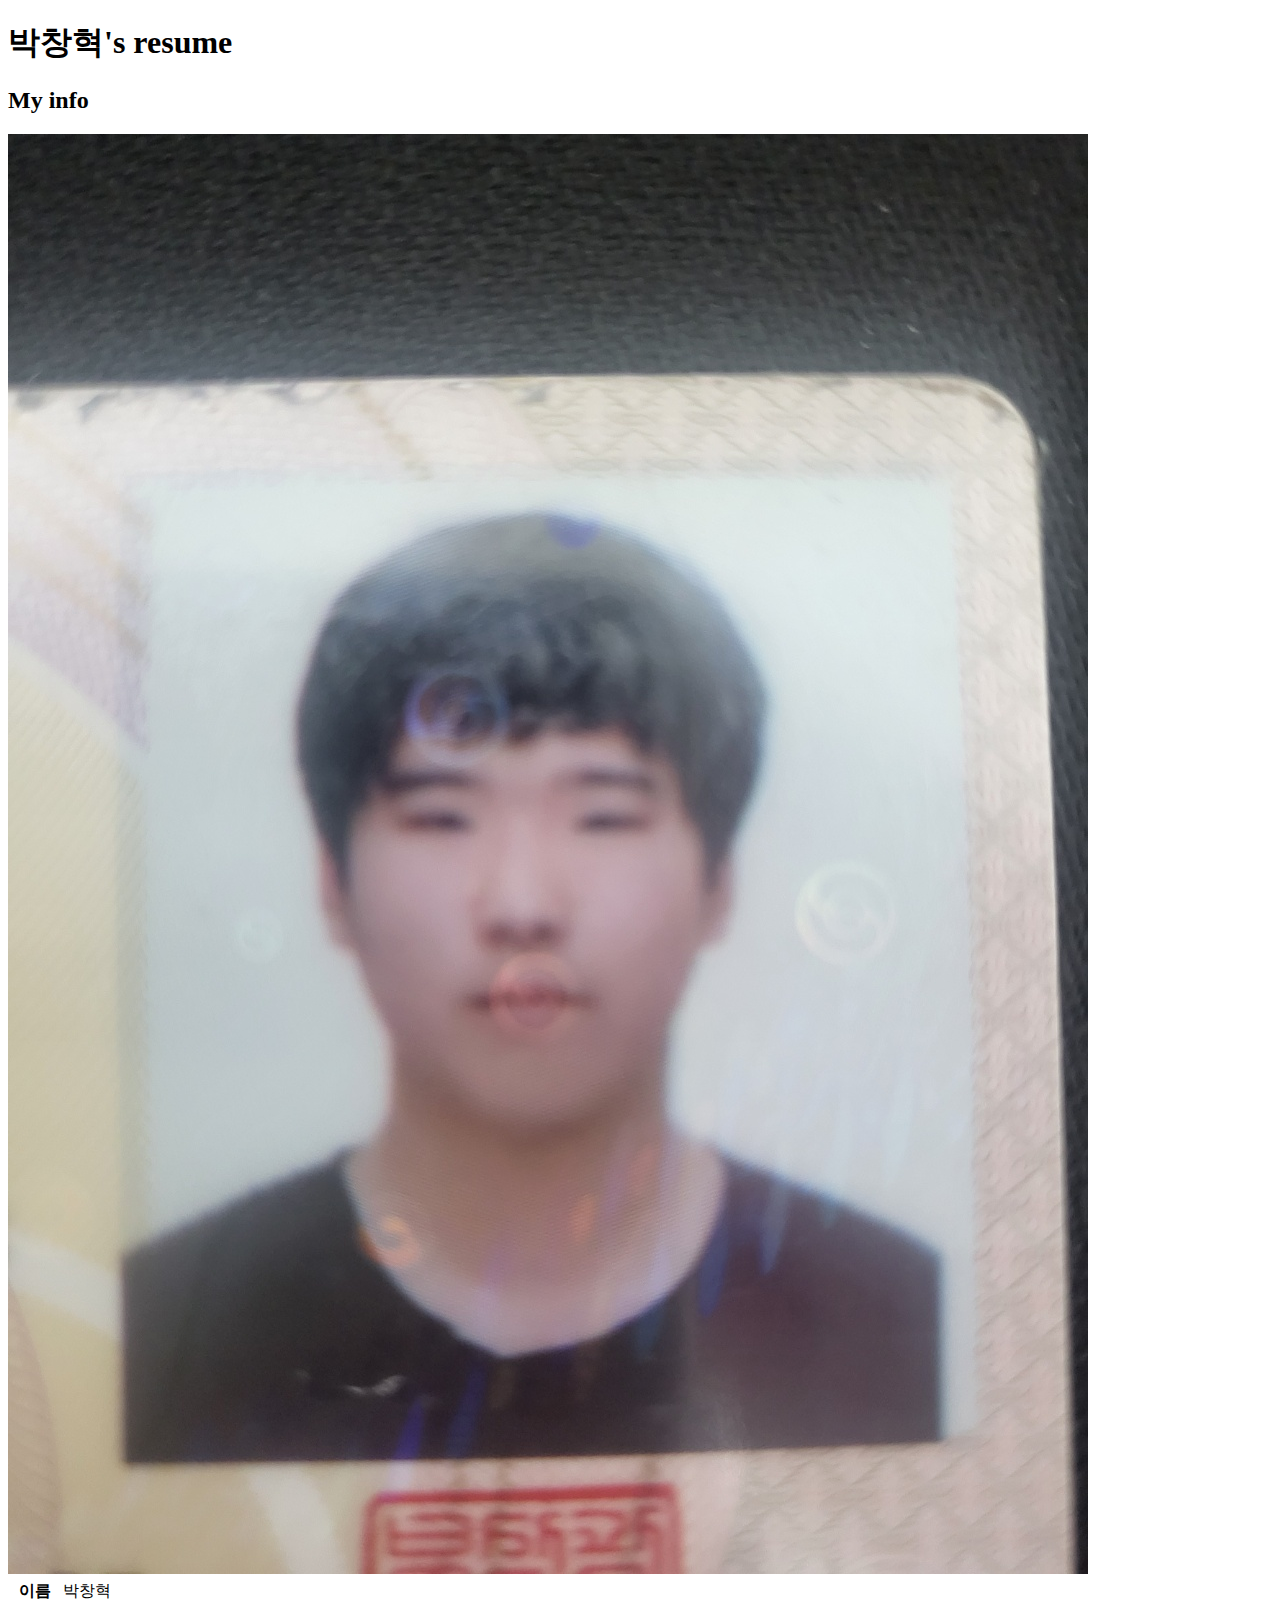
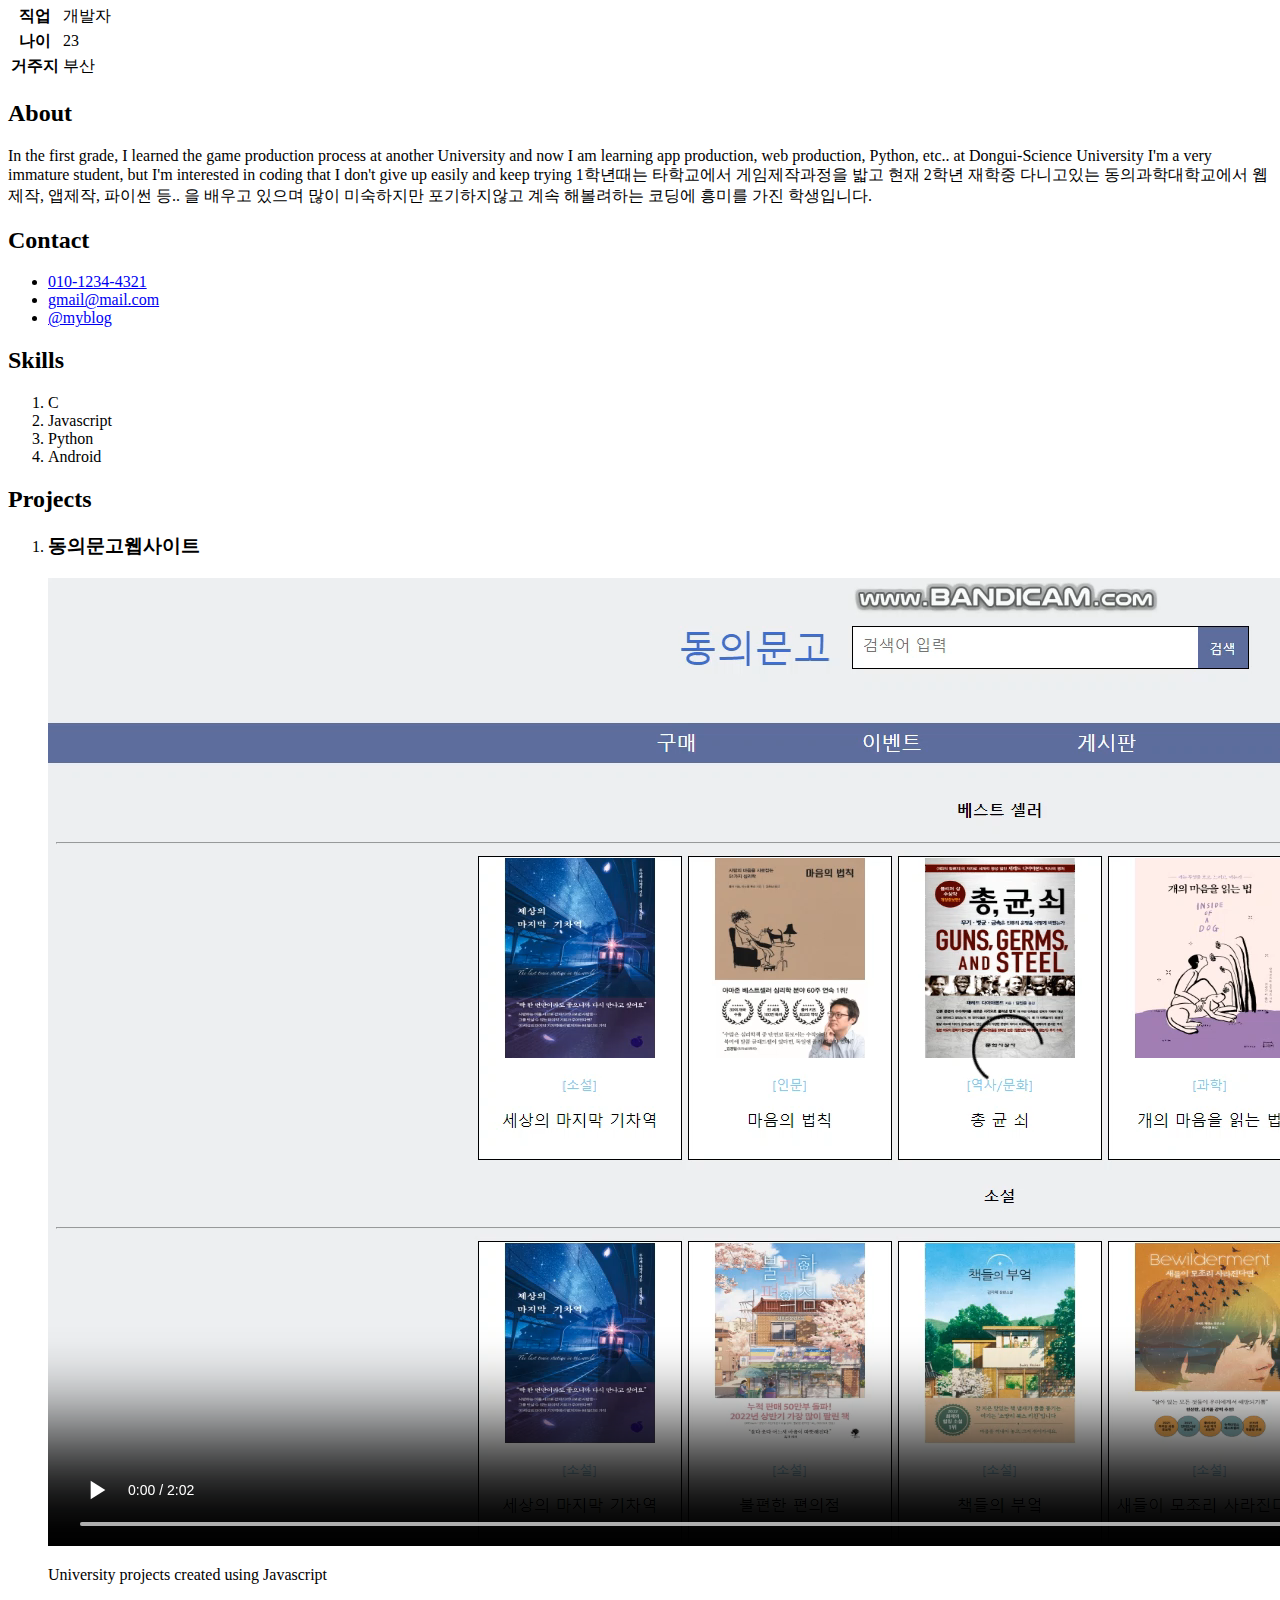
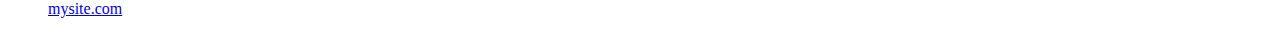
==== index.html @ b4cae511 "Add files via upload" ====
<!DOCTYPE html>
<html lang="ko">
<head>
    <meta charset="UTF-8">
    <title>박창혁's resume</title>
    <link rel="stylesheet" href="css/style.css">
</head>
<body>
    <div class="wrapper">
        <h1>박창혁's resume</h1> 
    
        <section id="my_info">
            <h2>My info</h2> 
            <img src="my_image1.jpg" alt="박창혁의 얼굴 사진" />
            <table>
                <tbody>
                    <tr id="myname">
                        <th>이름</th>
                        <td>박창혁</td>
                    </tr>
                    <tr>
                        <th>직업</th>
                        <td>개발자</td>
                    </tr>
                    <tr>
                        <th>나이</th>
                        <td>23</td>
                    </tr>
                    <tr>
                        <th>거주지</th>
                        <td>부산</td>
                    </tr>
                </tbody>
            </table>
        </section>
            
        <section id=""about>
            <h2>About</h2>
            <p>In the first grade, I learned the game production process at another University and now I am learning app production, web production, Python, etc.. at Dongui-Science University
                I'm a very immature student, but I'm interested in coding that I don't give up easily and keep trying
                1학년때는 타학교에서 게임제작과정을 밟고 현재 2학년 재학중 다니고있는 동의과학대학교에서 웹제작, 앱제작, 파이썬 등.. 을 배우고 있으며
                많이 미숙하지만 포기하지않고 계속 해볼려하는 코딩에 흥미를 가진 학생입니다.
        </section>
        
        <section id="contact">
            <h2>Contact</h2>
            <ul>
                <li>
                    <a href="tel:01012344321">010-1234-4321</a>
                </li>
                <li>
                    <a href="mailto:gmail@mail.com" target="_blank">gmail@mail.com</a>
                </li>
                <li>
                    <a href="https://blog.naver.com/bkh0685" target="_blank">@myblog</a>
                    </li>
            </ul>  
        </section>
        
        <section id="skill">
            <h2>Skills</h2>
            <ol>
                <li>C</li>
                <li>Javascript</li>
                <li>Python</li>
                <li>Android</li>
            </ol>
        </section>
        
        <section id="project">
            <h2>Projects</h2>
            <ol>
                <li>
                    <h3>동의문고웹사이트</h3>
                    <video src="web.mp4" controls></video>
                    <p>University projects created using Javascript</p>
                    <a href="https://mysite.com" target="_blank">mysite.com</a>
                </li>
            </ol>    
        </section>
    </div>
</body>
</html>
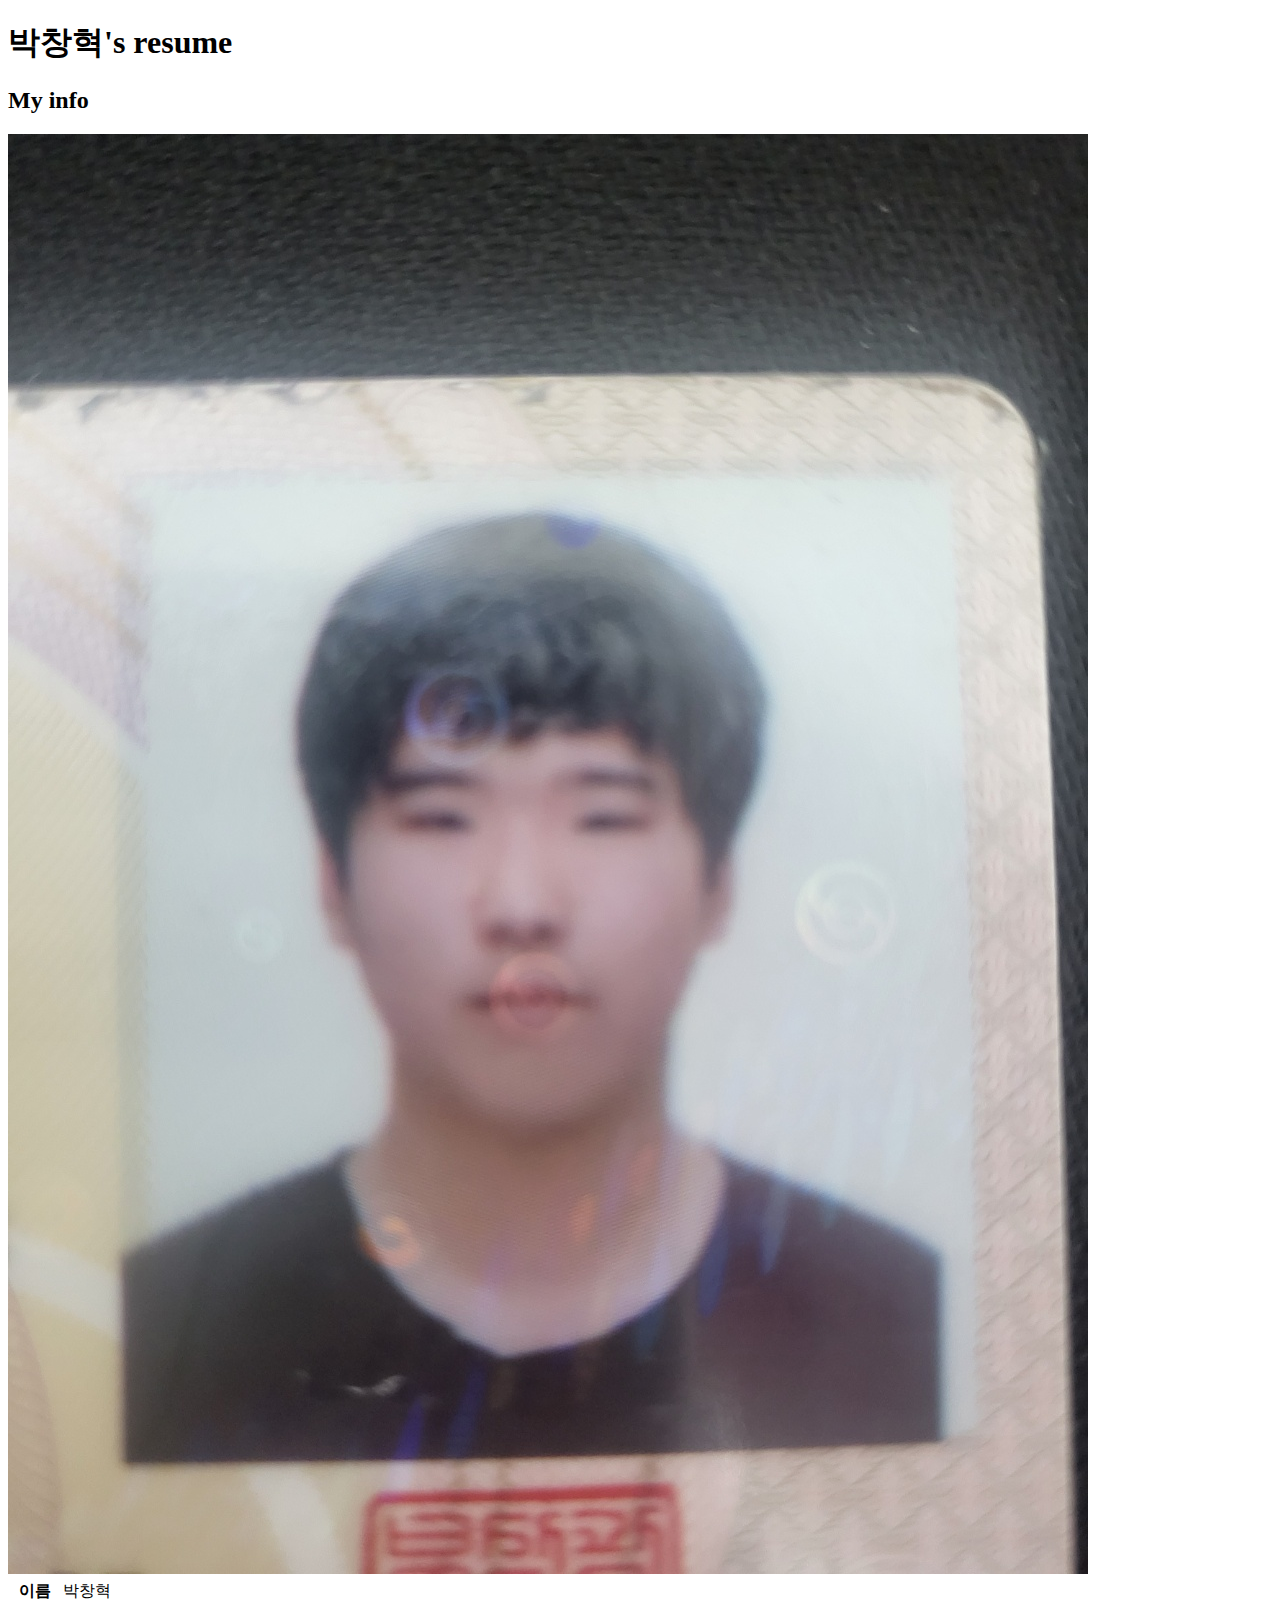
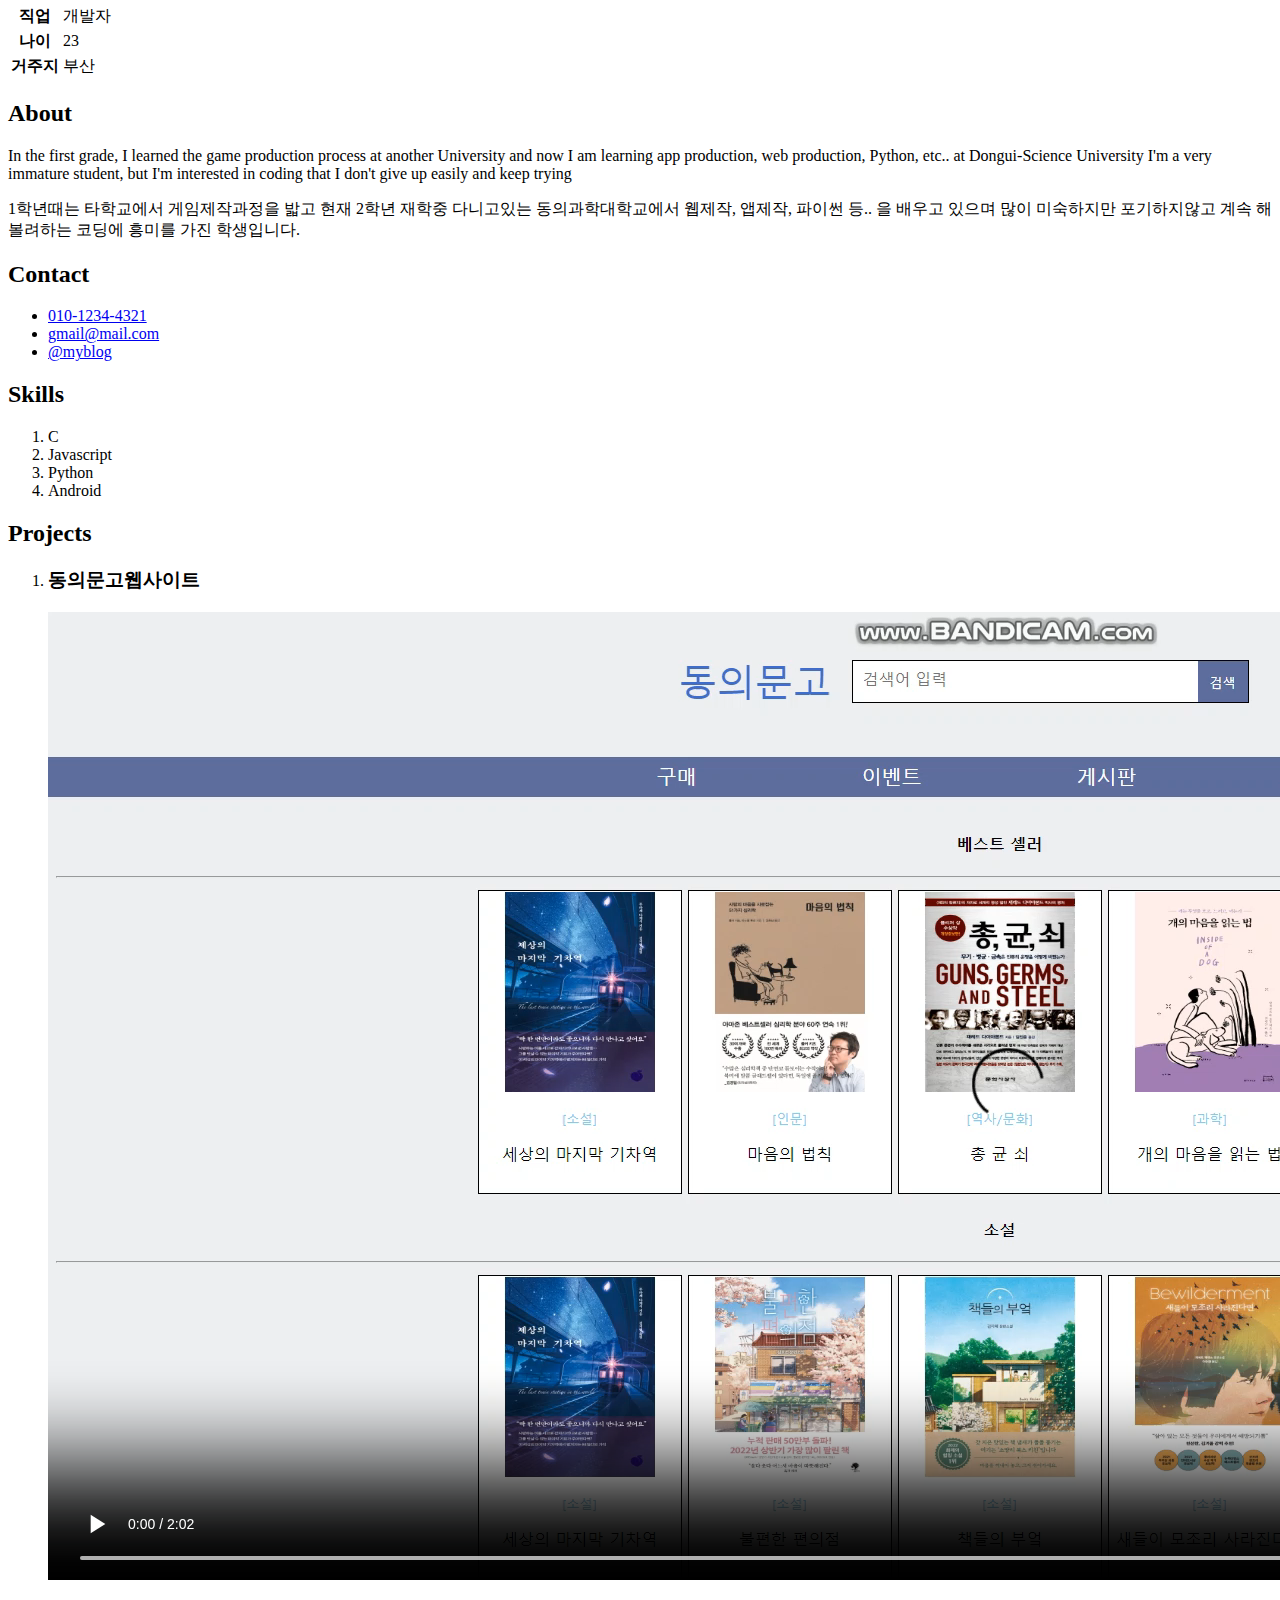
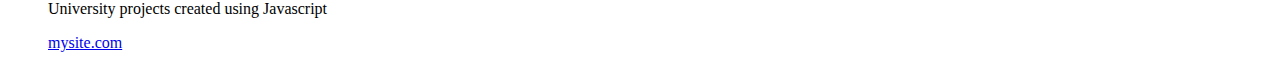
==== commit 873483d2: "Update index.html" ====
--- a/index.html
+++ b/index.html
@@ -38,7 +38,7 @@
             <h2>About</h2>
             <p>In the first grade, I learned the game production process at another University and now I am learning app production, web production, Python, etc.. at Dongui-Science University
                 I'm a very immature student, but I'm interested in coding that I don't give up easily and keep trying
-                1학년때는 타학교에서 게임제작과정을 밟고 현재 2학년 재학중 다니고있는 동의과학대학교에서 웹제작, 앱제작, 파이썬 등.. 을 배우고 있으며
+            <p>1학년때는 타학교에서 게임제작과정을 밟고 현재 2학년 재학중 다니고있는 동의과학대학교에서 웹제작, 앱제작, 파이썬 등.. 을 배우고 있으며
                 많이 미숙하지만 포기하지않고 계속 해볼려하는 코딩에 흥미를 가진 학생입니다.
         </section>
         
@@ -80,4 +80,4 @@
         </section>
     </div>
 </body>
-</html>+</html>
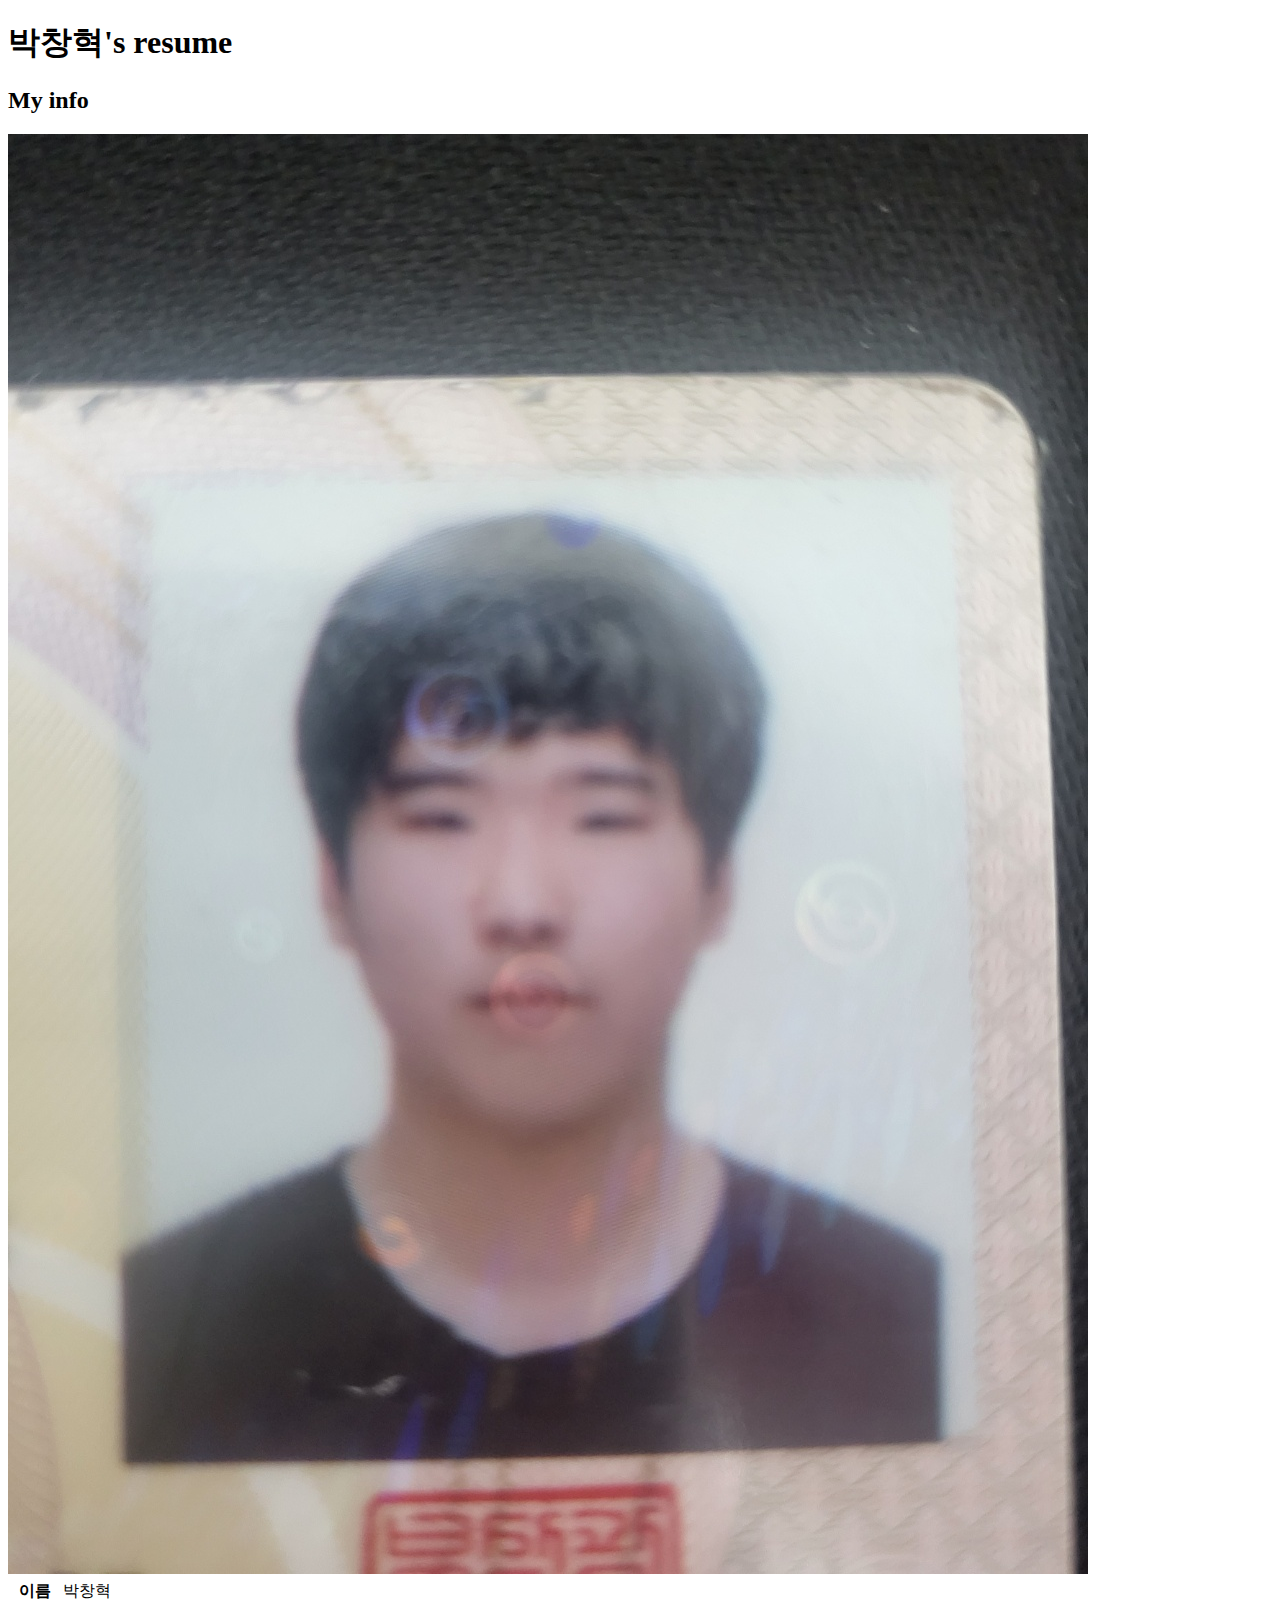
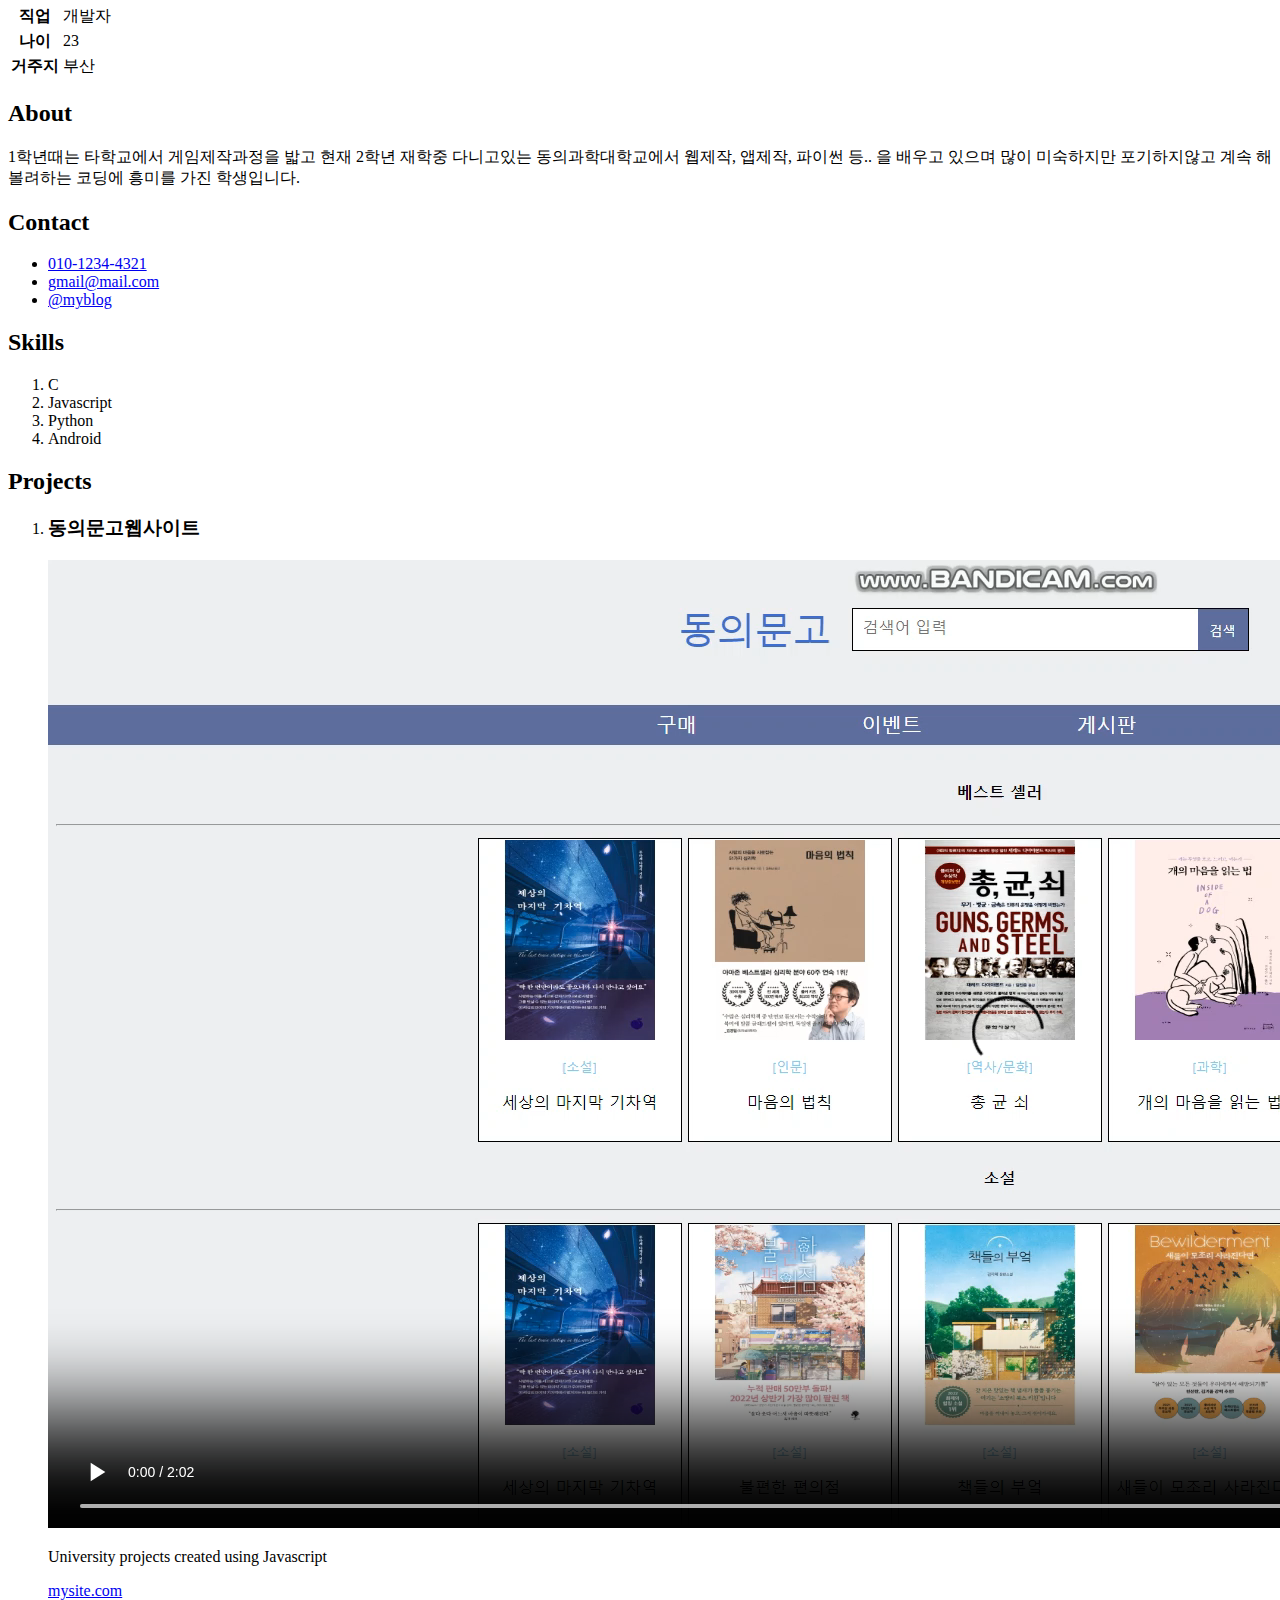
==== commit c3ebc6e3: "Update index.html" ====
--- a/index.html
+++ b/index.html
@@ -36,8 +36,6 @@
             
         <section id=""about>
             <h2>About</h2>
-            <p>In the first grade, I learned the game production process at another University and now I am learning app production, web production, Python, etc.. at Dongui-Science University
-                I'm a very immature student, but I'm interested in coding that I don't give up easily and keep trying
             <p>1학년때는 타학교에서 게임제작과정을 밟고 현재 2학년 재학중 다니고있는 동의과학대학교에서 웹제작, 앱제작, 파이썬 등.. 을 배우고 있으며
                 많이 미숙하지만 포기하지않고 계속 해볼려하는 코딩에 흥미를 가진 학생입니다.
         </section>
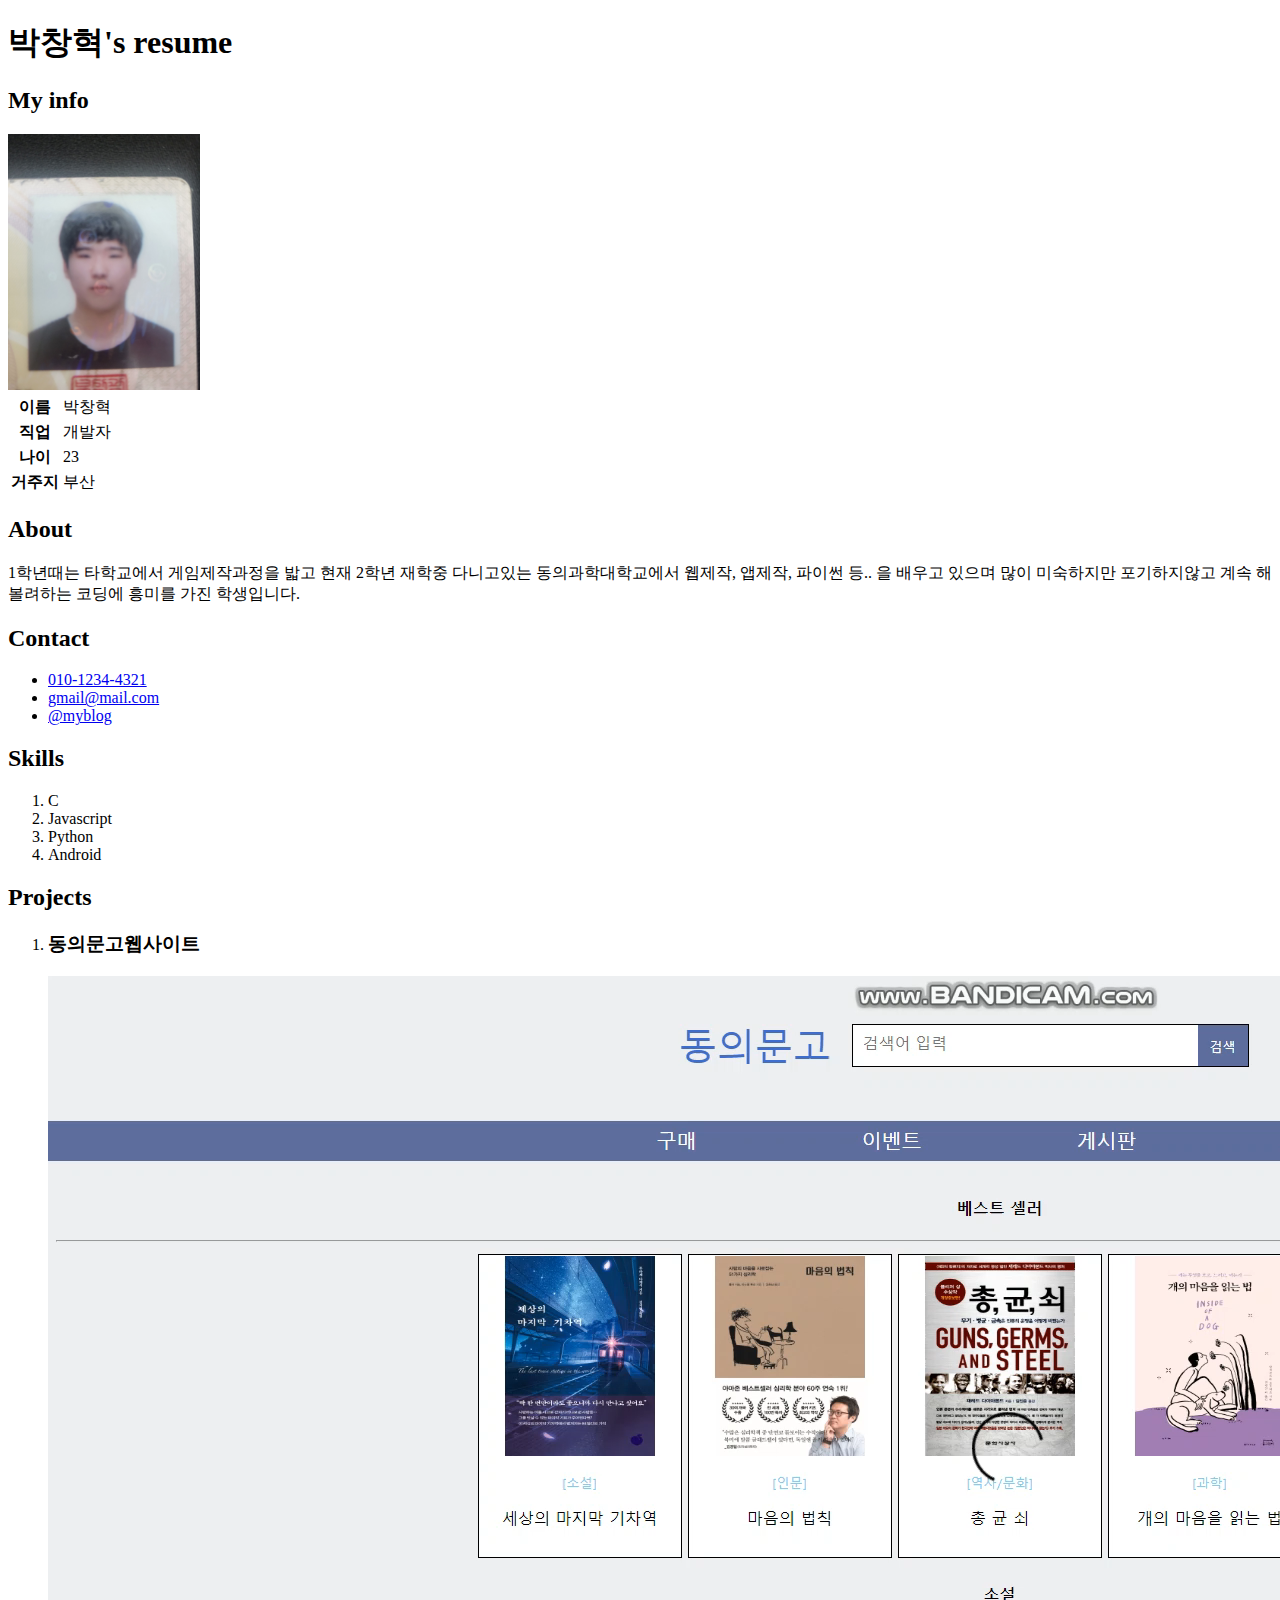
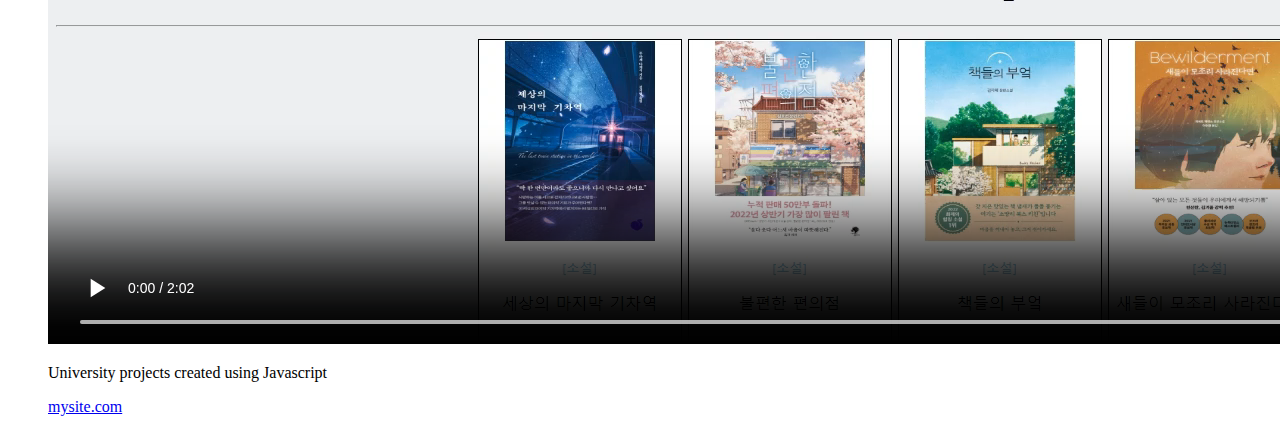
==== commit 0631ea4a: "Update index.html" ====
--- a/index.html
+++ b/index.html
@@ -11,7 +11,7 @@
     
         <section id="my_info">
             <h2>My info</h2> 
-            <img src="my_image1.jpg" alt="박창혁의 얼굴 사진" />
+            <img src="my_image1.jpg"  style="width: 15vw;" alt="박창혁의 얼굴 사진" />
             <table>
                 <tbody>
                     <tr id="myname">
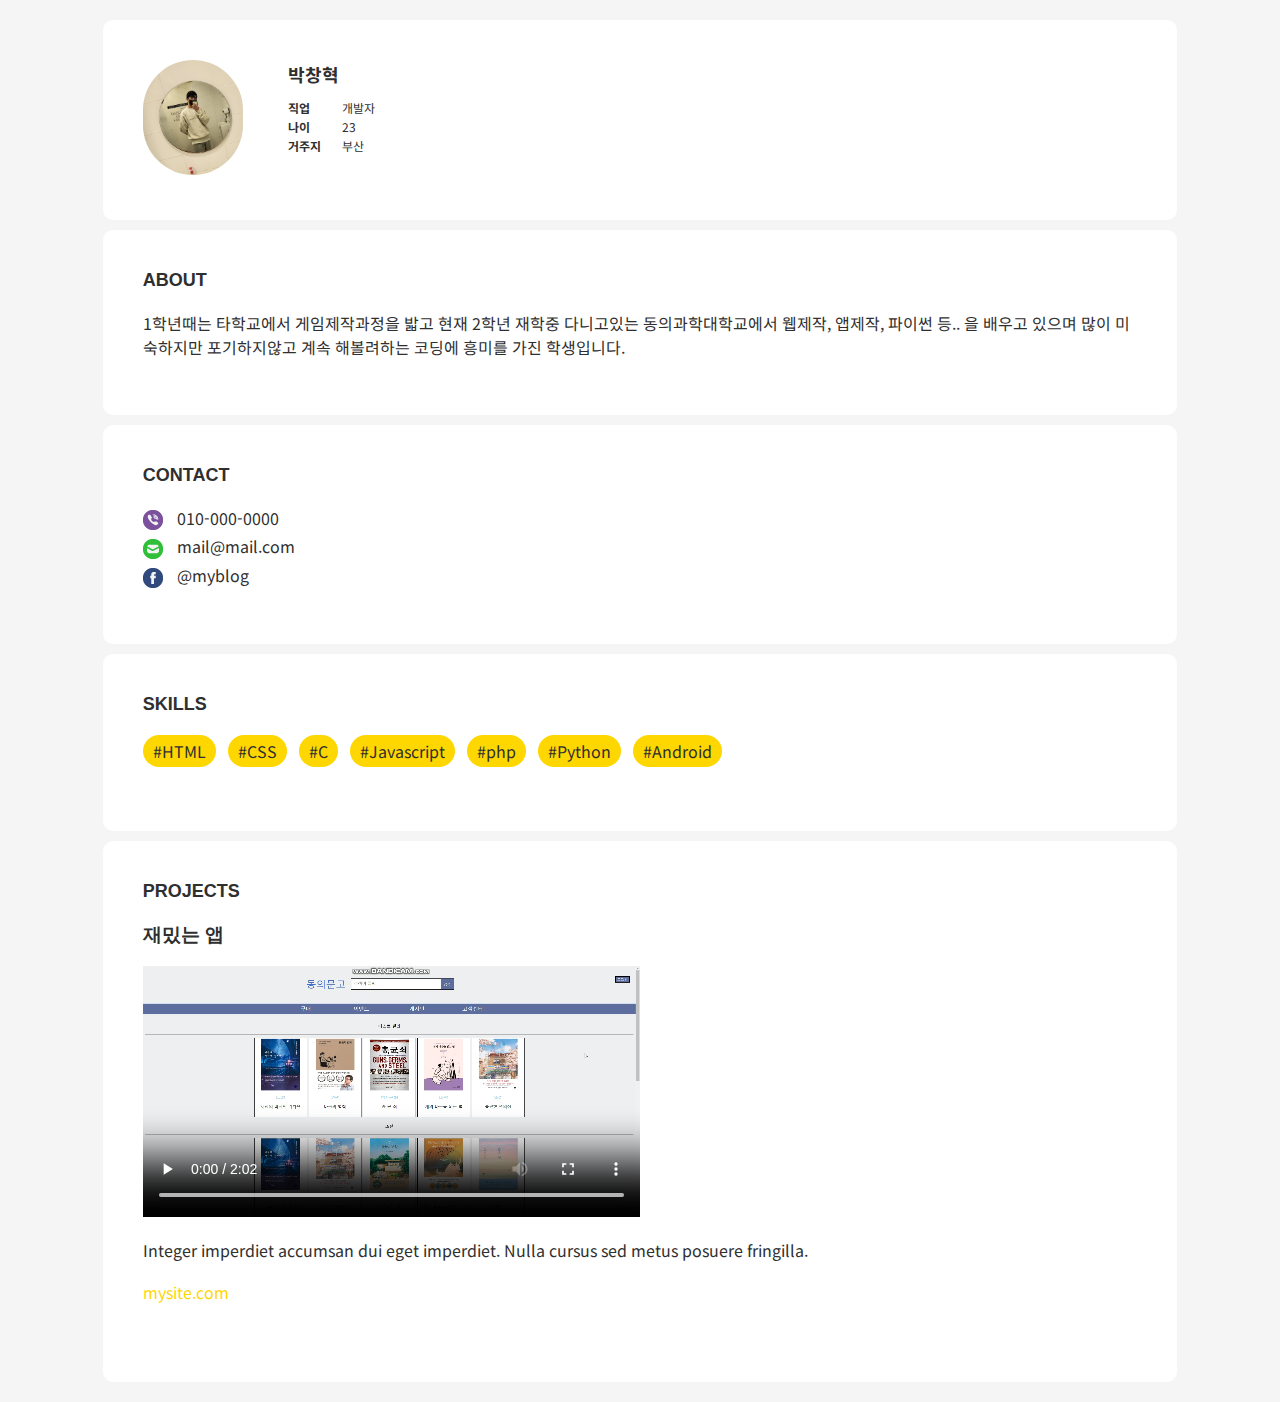
==== commit 1a0cd8a4: "Add files via upload" ====
--- a/index.html
+++ b/index.html
@@ -11,7 +11,7 @@
     
         <section id="my_info">
             <h2>My info</h2> 
-            <img src="my_image1.jpg"  style="width: 15vw;" alt="박창혁의 얼굴 사진" />
+            <img src="images/C20220210_201132.jpg" alt="박창혁의 얼굴 사진" />
             <table>
                 <tbody>
                     <tr id="myname">
@@ -44,13 +44,13 @@
             <h2>Contact</h2>
             <ul>
                 <li>
-                    <a href="tel:01012344321">010-1234-4321</a>
+                    <a href="tel:0100000000">010-000-0000</a>
                 </li>
                 <li>
-                    <a href="mailto:gmail@mail.com" target="_blank">gmail@mail.com</a>
+                    <a href="mailto:mail@mail.com" target="_blank">mail@mail.com</a>
                 </li>
                 <li>
-                    <a href="https://blog.naver.com/bkh0685" target="_blank">@myblog</a>
+                    <a href="https://naver.blog.com/bkh0685" target="_blank">@myblog</a>
                     </li>
             </ul>  
         </section>
@@ -58,8 +58,11 @@
         <section id="skill">
             <h2>Skills</h2>
             <ol>
+                <li>HTML</li>
+                <li>CSS</li>
                 <li>C</li>
                 <li>Javascript</li>
+                <li>php</li>
                 <li>Python</li>
                 <li>Android</li>
             </ol>
@@ -69,13 +72,15 @@
             <h2>Projects</h2>
             <ol>
                 <li>
-                    <h3>동의문고웹사이트</h3>
+                    <h3>재밌는 앱</h3>
                     <video src="web.mp4" controls></video>
-                    <p>University projects created using Javascript</p>
+                    <p>Integer imperdiet accumsan dui eget imperdiet. Nulla cursus sed metus posuere fringilla.</p>
                     <a href="https://mysite.com" target="_blank">mysite.com</a>
                 </li>
             </ol>    
         </section>
     </div>
+    
+
 </body>
-</html>
+</html>--- a/css/style.css
+++ b/css/style.css
@@ -0,0 +1,162 @@
+@charset "UTF-8";
+@import url('https://fonts.googleapis.com/css2?family=Noto+Sans+KR&display=swap');
+
+body {
+    background-color: #f5f5f5;
+    color: #2f2f2f;
+    font-family: 'Noto Sans KR', sans-serif;
+    font-size: 16px;
+}
+
+section {
+    background-color: white;
+    border-radius: 10px;
+    padding: 40px;
+    margin-bottom: 10px;
+}
+
+.wrapper {
+    width: 85%;
+    margin: 20px auto;
+}
+
+h1 {
+    display: none;
+}
+
+h2, h3 {
+    font-family: sans-serif;
+}
+
+h2 {
+    margin: 0 0 20px 0;
+    text-transform: uppercase;
+    font-size: 18px;
+}
+
+#my_info h2 {
+    display: none;
+}
+
+#my_info img {
+    width: 100px;
+    height: auto;
+    border-radius: 50px;
+    margin-right: 40px;
+} 
+
+table {
+    display: inline-block;
+    border-collapse: collapse;
+    border-spacing: 0;
+    vertical-align: top;
+}
+
+th {
+    text-align: left;
+    padding-right: 20px;
+}
+
+th, td {
+    font-size: 12px;
+}
+
+#myname th {
+    display: none;
+}
+
+#myname td {
+    display: block;
+    font-size: 18px;
+    font-weight: bold;
+    margin-bottom: 10px;
+}
+
+a {
+    color: inherit;
+    text-decoration: none;
+}
+
+a:hover {
+    text-decoration: underline;
+    color: gold;
+}
+
+ul {
+    list-style: none;
+    padding: 0;
+}
+
+ul li {
+    margin-bottom: 4px;
+}
+
+ul li::before {
+    display: inline-block;
+    width: 20px;
+    height: 20px;
+    vertical-align: middle;
+    margin-right: 10px;
+}
+
+ul li:nth-child(1)::before {
+    content: url('../images/ico_mobile.png');
+}
+ul li:nth-child(2)::before {
+    content: url('../images/ico_email.png');
+}
+ul li:nth-child(3)::before {
+    content: url('../images/ico_facebook.png');
+}
+ul li:nth-child(4)::before {
+    content: url('../images/ico_blog.png');
+}
+
+#skill ol {
+    list-style: none;
+    padding: 0;
+}
+
+#skill li {
+    display: inline-block;
+    background-color: gold;
+    padding: 4px 10px;
+    border-radius: 32px;
+    margin: 0 8px 8px 0;
+}
+
+#skill li::before {
+    content: "#";
+}
+
+#project ol {
+    list-style: none;
+    padding: 0;
+}
+
+#project li {
+    border-bottom: 1px solid #ddd;
+    padding-bottom: 20px;
+}
+
+#project li:last-child {
+    border-bottom: none;
+}
+
+#project video {
+    width: 50%;
+}
+
+#project a {
+    color: gold;
+    display: inline-block;
+    border-radius: 4px;
+    padding: 2px 8px 2px 0;
+}
+
+#project a:hover {
+    background-color: #2f2f2f;
+    text-decoration: none;
+    padding: 2px 8px;
+    transition: padding 0.2s;
+}
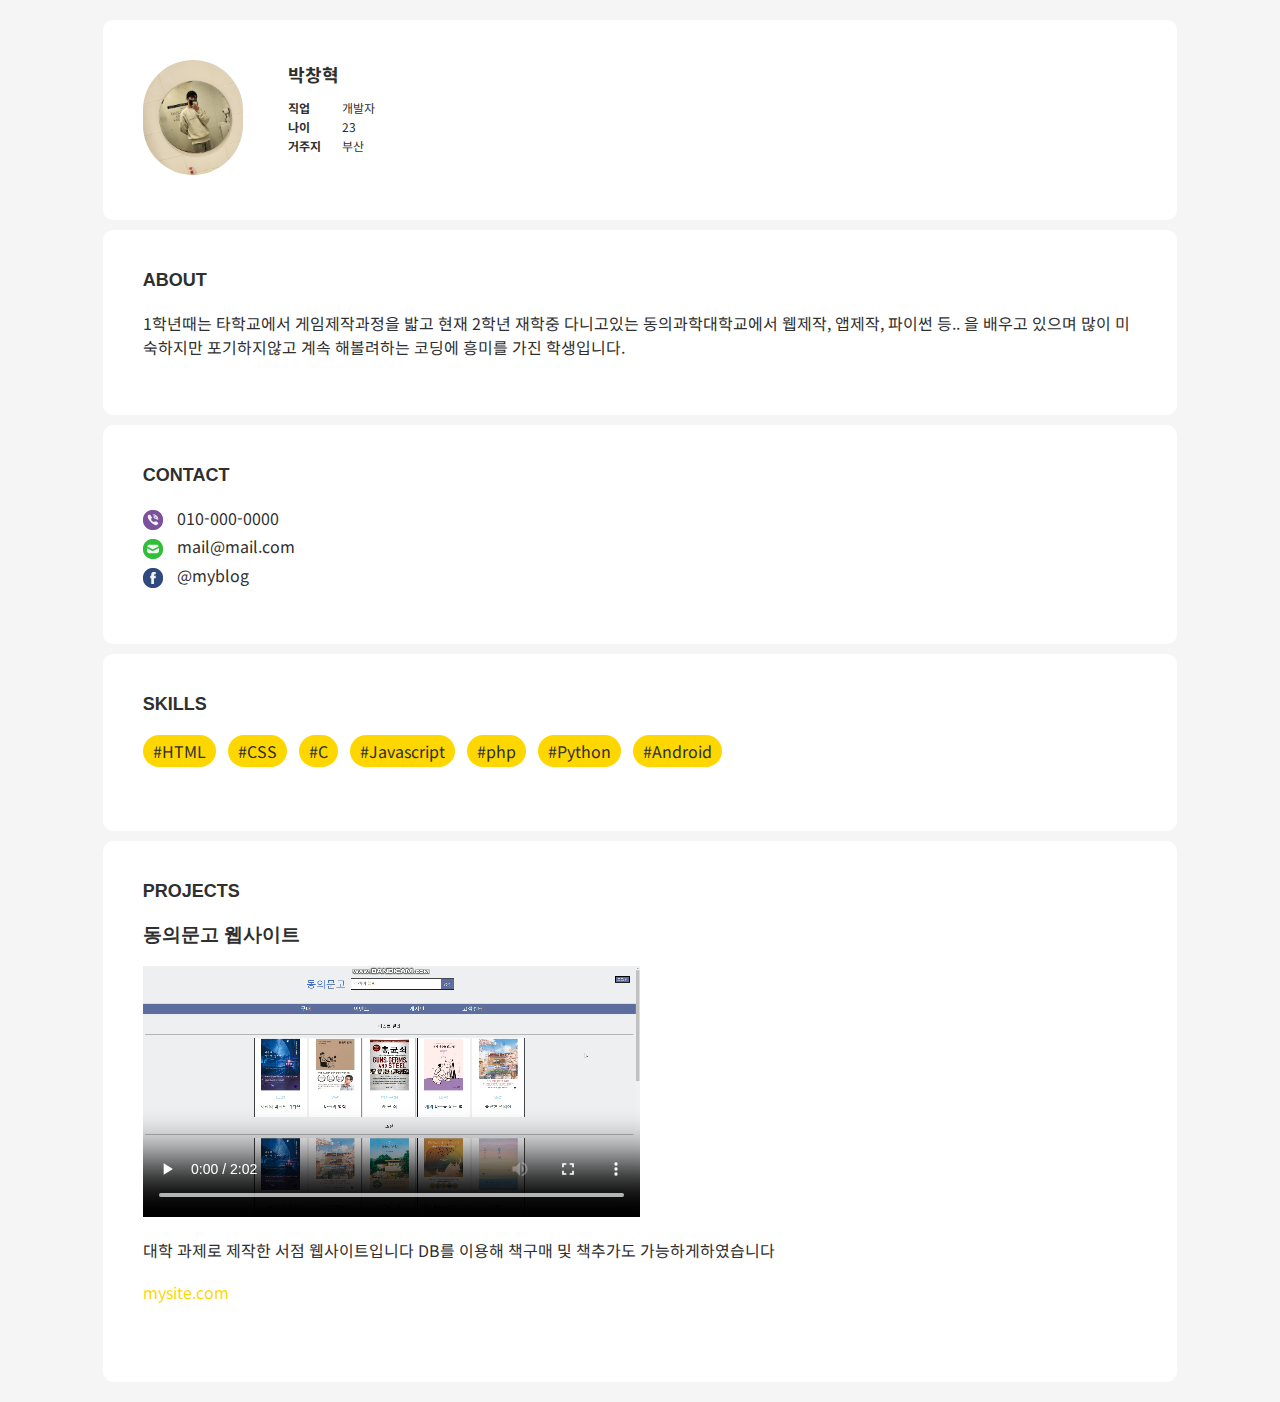
==== commit dd8ccc57: "Update index.html" ====
--- a/index.html
+++ b/index.html
@@ -72,9 +72,9 @@
             <h2>Projects</h2>
             <ol>
                 <li>
-                    <h3>재밌는 앱</h3>
+                    <h3>동의문고 웹사이트</h3>
                     <video src="web.mp4" controls></video>
-                    <p>Integer imperdiet accumsan dui eget imperdiet. Nulla cursus sed metus posuere fringilla.</p>
+                    <p>대학 과제로 제작한 서점 웹사이트입니다 DB를 이용해 책구매 및 책추가도 가능하게하였습니다</p>
                     <a href="https://mysite.com" target="_blank">mysite.com</a>
                 </li>
             </ol>    
@@ -83,4 +83,4 @@
     
 
 </body>
-</html>+</html>
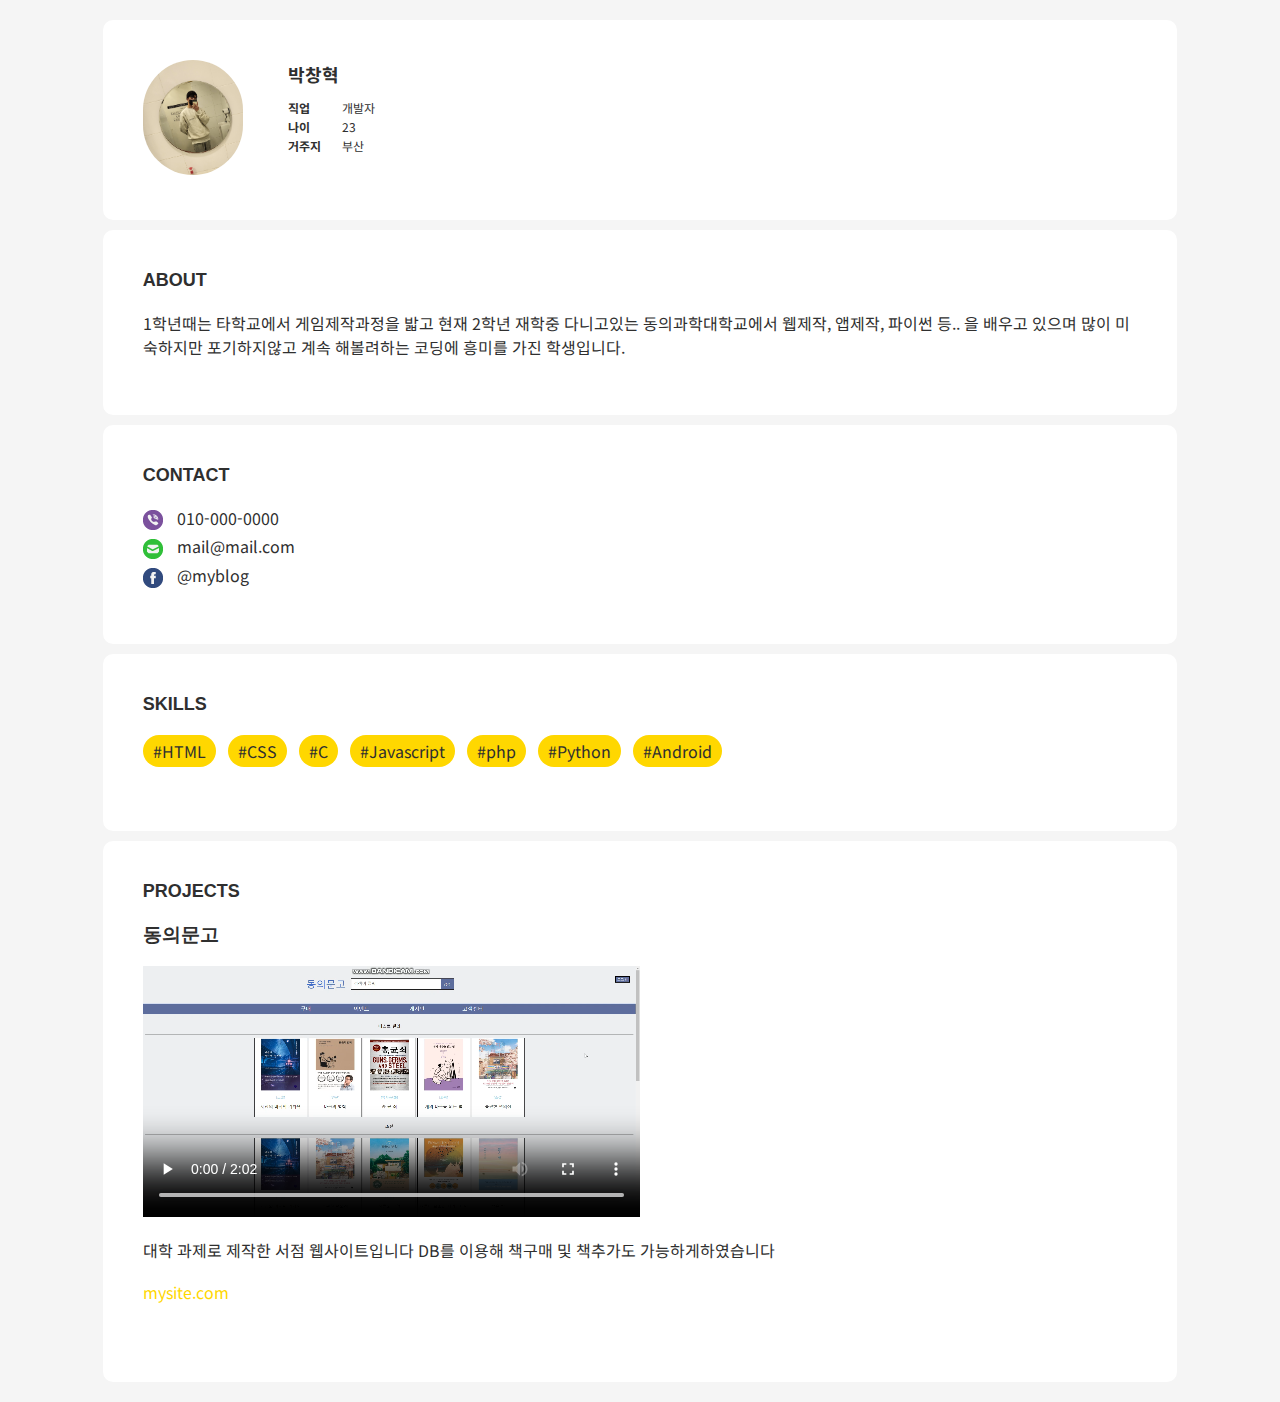
==== commit 5455b3c2: "Add files via upload" ====
--- a/index.html
+++ b/index.html
@@ -72,7 +72,7 @@
             <h2>Projects</h2>
             <ol>
                 <li>
-                    <h3>동의문고 웹사이트</h3>
+                    <h3>동의문고</h3>
                     <video src="web.mp4" controls></video>
                     <p>대학 과제로 제작한 서점 웹사이트입니다 DB를 이용해 책구매 및 책추가도 가능하게하였습니다</p>
                     <a href="https://mysite.com" target="_blank">mysite.com</a>
@@ -83,4 +83,4 @@
     
 
 </body>
-</html>
+</html>